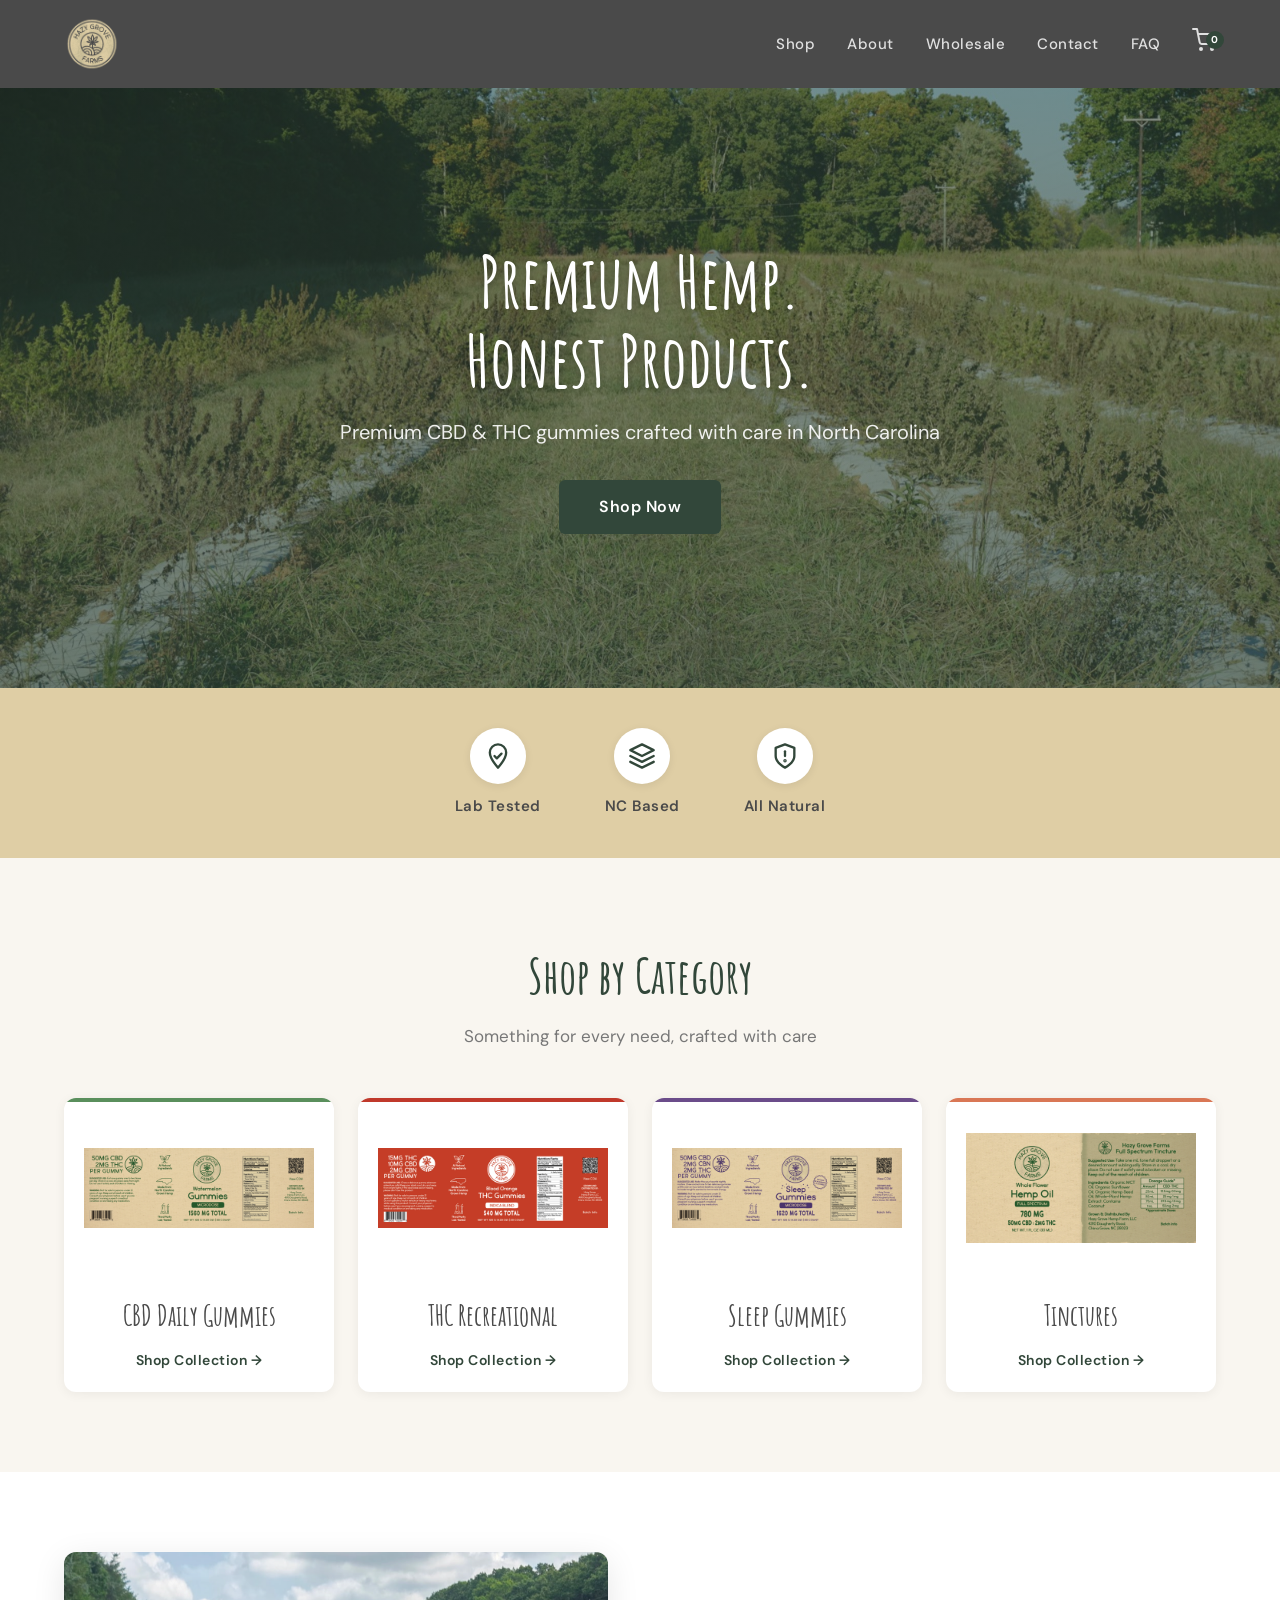
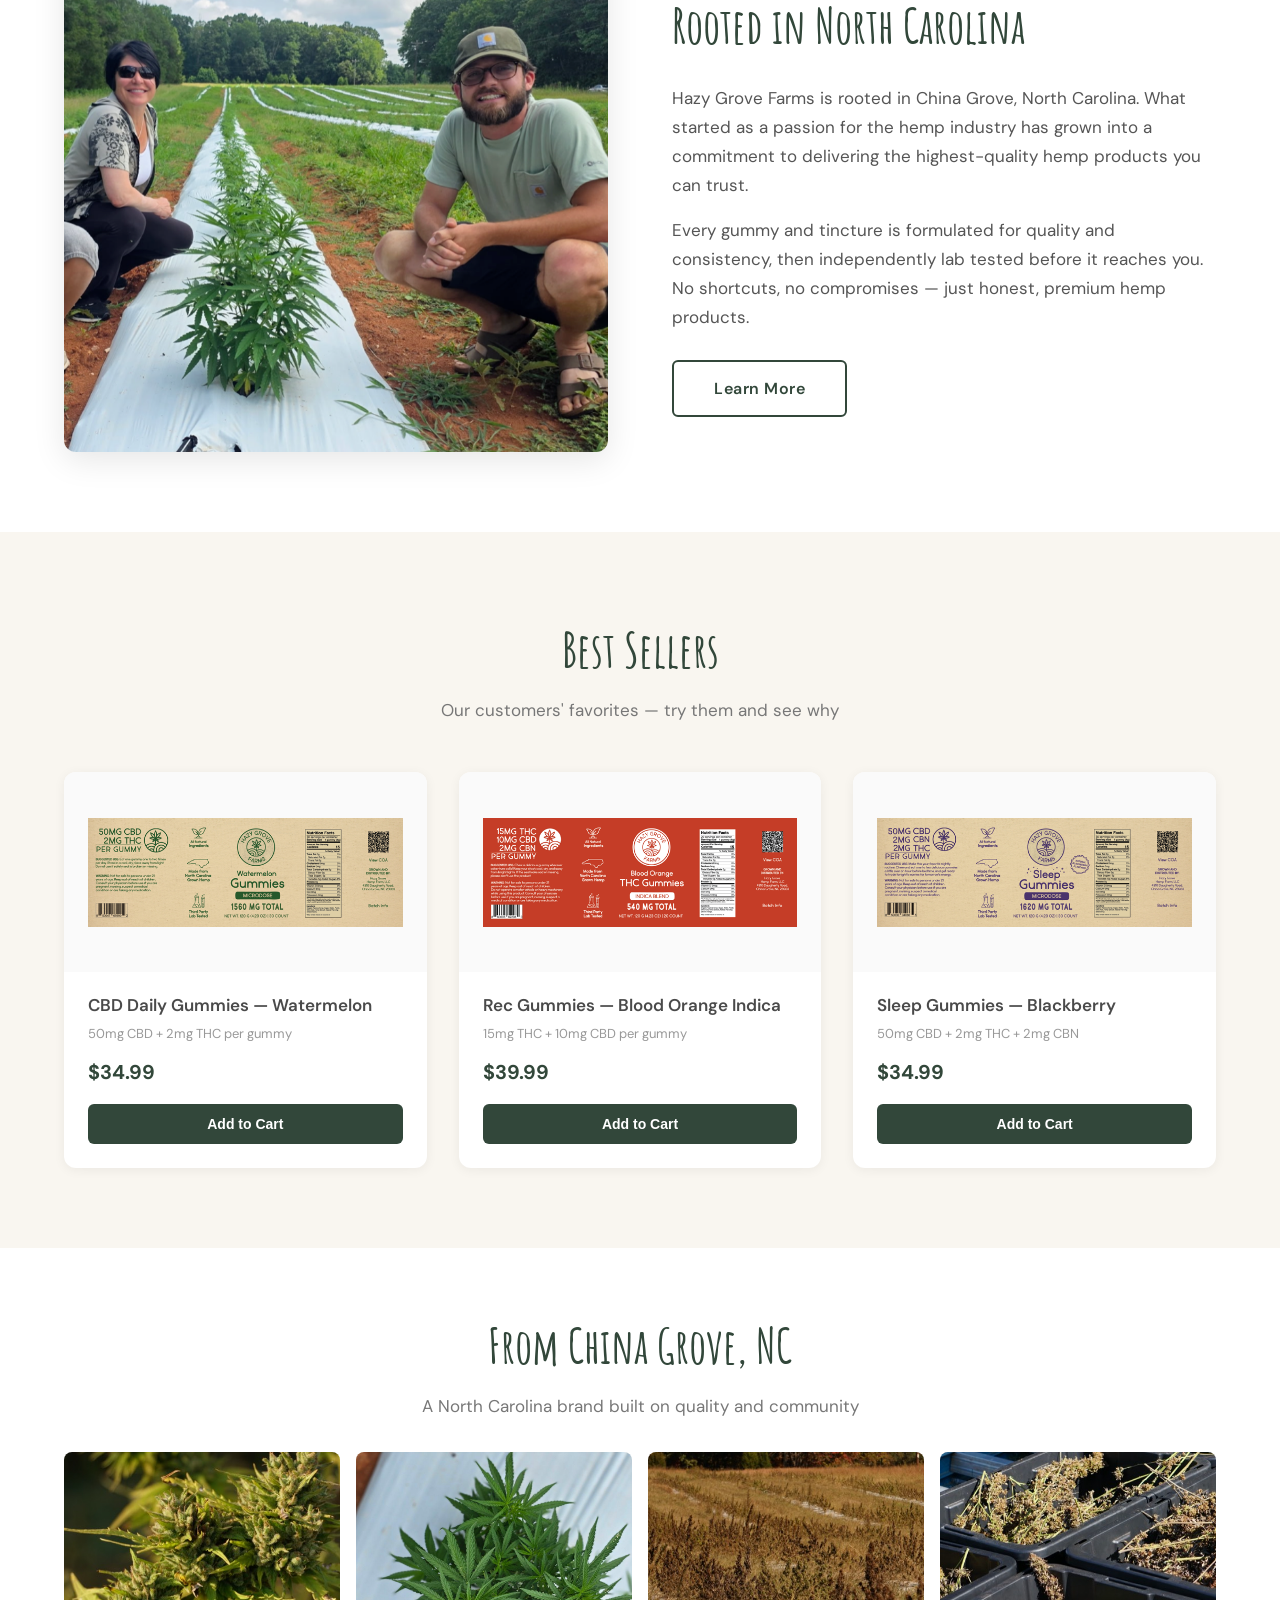
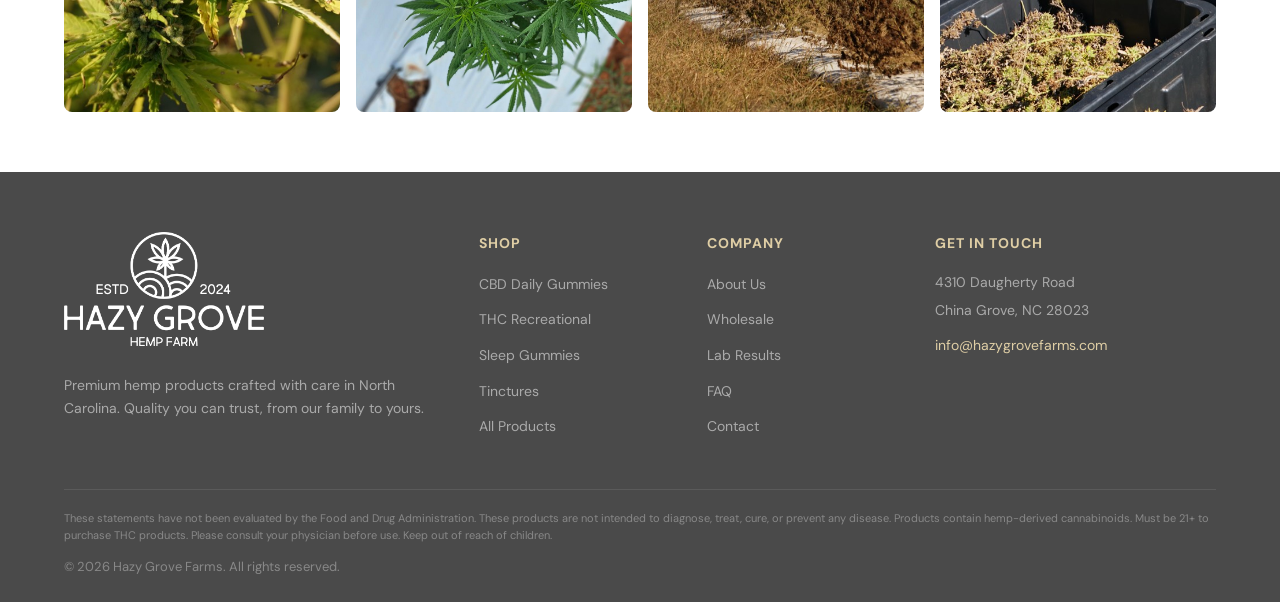
==== mockup/index.html @ 32bb3d73 "Add mockup HTML files and images for client review 7 HTML mockups (home, about, collection, contact," ====
<!DOCTYPE html>
<html lang="en">
<head>
  <meta charset="UTF-8">
  <meta name="viewport" content="width=device-width, initial-scale=1.0">
  <title>Hazy Grove Farms — Premium Hemp. Honest Products.</title>
  <link rel="preconnect" href="https://fonts.googleapis.com">
  <link rel="preconnect" href="https://fonts.gstatic.com" crossorigin>
  <link href="https://fonts.googleapis.com/css2?family=Amatic+SC:wght@400;700&family=DM+Sans:ital,opsz,wght@0,9..40,300;0,9..40,400;0,9..40,500;0,9..40,600;0,9..40,700;1,9..40,400&display=swap" rel="stylesheet">
  <style>
    /* ============ RESET & BASE ============ */
    *, *::before, *::after { margin: 0; padding: 0; box-sizing: border-box; }
    html { scroll-behavior: smooth; }
    body {
      font-family: 'DM Sans', sans-serif;
      color: #4a4a4a;
      background: #fff;
      line-height: 1.6;
      -webkit-font-smoothing: antialiased;
    }
    img { max-width: 100%; height: auto; display: block; }
    a { text-decoration: none; color: inherit; }

    /* ============ DESIGN TOKENS ============ */
    :root {
      --charcoal: #4a4a4a;
      --hunter-green: #32473a;
      --hemp-paper: #dfcea5;
      --white: #ffffff;
      --cbd-green: #5a8f5c;
      --thc-red: #c0392b;
      --sleep-purple: #6b4c8a;
      --tincture-coral: #d97755;
      --light-bg: #f9f6f0;
    }

    .container {
      max-width: 1200px;
      margin: 0 auto;
      padding: 0 24px;
    }

    /* ============ 1. NAVIGATION ============ */
    .nav {
      background: #4a4a4a;
      padding: 16px 0;
      position: relative;
      z-index: 100;
    }
    .nav .container {
      display: flex;
      align-items: center;
      justify-content: space-between;
    }
    .nav-logo {
      display: flex;
      align-items: center;
      gap: 12px;
    }
    .nav-logo img {
      height: 56px;
      width: 56px;
      object-fit: contain;
      flex-shrink: 0;
    }
    .nav-links {
      display: flex;
      align-items: center;
      gap: 32px;
      list-style: none;
    }
    .nav-links a {
      color: #e0e0e0;
      font-size: 15px;
      font-weight: 500;
      letter-spacing: 0.5px;
      transition: color 0.2s;
    }
    .nav-links a:hover { color: var(--hemp-paper); }
    .nav-cart {
      position: relative;
      color: #e0e0e0;
      cursor: pointer;
      transition: color 0.2s;
    }
    .nav-cart:hover { color: var(--hemp-paper); }
    .nav-cart-badge {
      position: absolute;
      top: -6px;
      right: -8px;
      background: var(--hunter-green);
      color: #fff;
      font-size: 10px;
      font-weight: 700;
      width: 18px;
      height: 18px;
      border-radius: 50%;
      display: flex;
      align-items: center;
      justify-content: center;
    }
    .nav-mobile-toggle {
      display: none;
      background: none;
      border: none;
      cursor: pointer;
      color: #e0e0e0;
    }

    /* ============ 2. HERO ============ */
    .hero {
      position: relative;
      min-height: 600px;
      display: flex;
      align-items: center;
      justify-content: center;
      text-align: center;
      background: url('images/farm/hero.jpg') center/cover no-repeat;
    }
    .hero::before {
      content: '';
      position: absolute;
      inset: 0;
      background: linear-gradient(
        to bottom,
        rgba(50, 71, 58, 0.55) 0%,
        rgba(50, 71, 58, 0.7) 100%
      );
    }
    .hero-content {
      position: relative;
      z-index: 1;
      max-width: 720px;
      padding: 80px 24px;
    }
    .hero h1 {
      font-family: 'Amatic SC', cursive;
      font-size: 72px;
      font-weight: 700;
      color: var(--white);
      line-height: 1.1;
      margin-bottom: 16px;
      text-shadow: 0 2px 8px rgba(0,0,0,0.3);
    }
    .hero p {
      font-size: 20px;
      color: rgba(255,255,255,0.9);
      margin-bottom: 32px;
      font-weight: 400;
    }
    .btn {
      display: inline-block;
      padding: 14px 40px;
      border-radius: 6px;
      font-size: 16px;
      font-weight: 600;
      letter-spacing: 0.5px;
      cursor: pointer;
      transition: all 0.25s;
      border: none;
    }
    .btn-primary {
      background: var(--hunter-green);
      color: var(--white);
    }
    .btn-primary:hover {
      background: #3d5a49;
      transform: translateY(-1px);
      box-shadow: 0 4px 16px rgba(50,71,58,0.3);
    }
    .btn-outline {
      background: transparent;
      color: var(--hunter-green);
      border: 2px solid var(--hunter-green);
    }
    .btn-outline:hover {
      background: var(--hunter-green);
      color: var(--white);
    }

    /* ============ 3. TRUST BADGES ============ */
    .trust-badges {
      background: var(--hemp-paper);
      padding: 40px 0;
    }
    .trust-badges .container {
      display: flex;
      justify-content: center;
      gap: 64px;
    }
    .trust-badge {
      display: flex;
      flex-direction: column;
      align-items: center;
      gap: 10px;
      text-align: center;
    }
    .trust-badge-icon {
      width: 56px;
      height: 56px;
      border-radius: 50%;
      background: var(--white);
      display: flex;
      align-items: center;
      justify-content: center;
      box-shadow: 0 2px 8px rgba(0,0,0,0.08);
    }
    .trust-badge-icon svg {
      width: 28px;
      height: 28px;
      color: var(--hunter-green);
    }
    .trust-badge-label {
      font-weight: 600;
      font-size: 15px;
      color: var(--charcoal);
      letter-spacing: 0.5px;
    }

    /* ============ 4. PRODUCT CATEGORIES ============ */
    .categories {
      padding: 80px 0;
      background: var(--light-bg);
    }
    .section-heading {
      text-align: center;
      margin-bottom: 48px;
    }
    .section-heading h2 {
      font-family: 'Amatic SC', cursive;
      font-size: 48px;
      font-weight: 700;
      color: var(--hunter-green);
      margin-bottom: 8px;
    }
    .section-heading p {
      font-size: 17px;
      color: #777;
    }
    .category-grid {
      display: grid;
      grid-template-columns: repeat(4, 1fr);
      gap: 24px;
    }
    .category-card {
      background: var(--white);
      border-radius: 12px;
      overflow: hidden;
      box-shadow: 0 2px 12px rgba(0,0,0,0.06);
      transition: transform 0.25s, box-shadow 0.25s;
    }
    .category-card:hover {
      transform: translateY(-4px);
      box-shadow: 0 8px 24px rgba(0,0,0,0.1);
    }
    .category-card-img {
      height: 180px;
      display: flex;
      align-items: center;
      justify-content: center;
      padding: 20px;
      position: relative;
    }
    .category-card-img img {
      max-height: 140px;
      width: auto;
      object-fit: contain;
    }
    .category-card-accent {
      position: absolute;
      top: 0;
      left: 0;
      right: 0;
      height: 4px;
    }
    .accent-green { background: var(--cbd-green); }
    .accent-red { background: var(--thc-red); }
    .accent-purple { background: var(--sleep-purple); }
    .accent-coral { background: var(--tincture-coral); }
    .category-card-body {
      padding: 16px 20px 20px;
      text-align: center;
    }
    .category-card-body h3 {
      font-family: 'Amatic SC', cursive;
      font-size: 28px;
      font-weight: 700;
      color: var(--charcoal);
      margin-bottom: 8px;
    }
    .category-card-link {
      font-size: 14px;
      font-weight: 600;
      color: var(--hunter-green);
      letter-spacing: 0.5px;
      display: inline-flex;
      align-items: center;
      gap: 4px;
      transition: gap 0.2s;
    }
    .category-card:hover .category-card-link { gap: 8px; }

    /* ============ 5. BRAND STORY ============ */
    .brand-story {
      padding: 80px 0;
      background: var(--white);
    }
    .brand-story .container {
      display: grid;
      grid-template-columns: 1fr 1fr;
      gap: 64px;
      align-items: center;
    }
    .brand-story-img {
      border-radius: 12px;
      overflow: hidden;
      box-shadow: 0 8px 32px rgba(0,0,0,0.1);
    }
    .brand-story-img img {
      width: 100%;
      height: 500px;
      object-fit: cover;
    }
    .brand-story-text h2 {
      font-family: 'Amatic SC', cursive;
      font-size: 48px;
      font-weight: 700;
      color: var(--hunter-green);
      margin-bottom: 20px;
    }
    .brand-story-text p {
      font-size: 17px;
      color: #555;
      margin-bottom: 16px;
      line-height: 1.7;
    }
    .brand-story-text .btn {
      margin-top: 12px;
    }

    /* ============ 6. FEATURED PRODUCTS ============ */
    .featured {
      padding: 80px 0;
      background: var(--light-bg);
    }
    .featured-grid {
      display: grid;
      grid-template-columns: repeat(3, 1fr);
      gap: 32px;
    }
    .product-card {
      background: var(--white);
      border-radius: 12px;
      overflow: hidden;
      box-shadow: 0 2px 12px rgba(0,0,0,0.06);
      transition: transform 0.25s, box-shadow 0.25s;
    }
    .product-card:hover {
      transform: translateY(-4px);
      box-shadow: 0 8px 24px rgba(0,0,0,0.1);
    }
    .product-card-img {
      height: 200px;
      display: flex;
      align-items: center;
      justify-content: center;
      padding: 24px;
      background: #fafafa;
    }
    .product-card-img img {
      max-height: 160px;
      width: auto;
      object-fit: contain;
    }
    .product-card-body {
      padding: 20px 24px 24px;
    }
    .product-card-body h3 {
      font-size: 17px;
      font-weight: 600;
      color: var(--charcoal);
      margin-bottom: 4px;
    }
    .product-card-body .product-subtitle {
      font-size: 13px;
      color: #999;
      margin-bottom: 12px;
    }
    .product-card-body .product-price {
      font-size: 20px;
      font-weight: 700;
      color: var(--hunter-green);
      margin-bottom: 16px;
    }
    .btn-add-cart {
      width: 100%;
      padding: 12px;
      background: var(--hunter-green);
      color: var(--white);
      border: none;
      border-radius: 6px;
      font-size: 14px;
      font-weight: 600;
      cursor: pointer;
      transition: background 0.2s;
    }
    .btn-add-cart:hover {
      background: #3d5a49;
    }

    /* ============ 7. FARM GALLERY ============ */
    .gallery {
      padding: 60px 0;
      background: var(--white);
    }
    .gallery .section-heading {
      margin-bottom: 32px;
    }
    .gallery-strip {
      display: grid;
      grid-template-columns: repeat(4, 1fr);
      gap: 16px;
    }
    .gallery-strip img {
      width: 100%;
      height: 260px;
      object-fit: cover;
      border-radius: 8px;
      transition: transform 0.3s;
    }
    .gallery-strip img:hover {
      transform: scale(1.03);
    }

    /* ============ 8. FOOTER ============ */
    .footer {
      background: var(--charcoal);
      color: #ccc;
      padding: 60px 0 24px;
    }
    .footer-top {
      display: grid;
      grid-template-columns: 2fr 1fr 1fr 1.5fr;
      gap: 40px;
      margin-bottom: 40px;
      align-items: start;
    }
    .footer-brand {
      display: flex;
      flex-direction: column;
      gap: 12px;
      align-self: start;
    }
    .footer-brand-logo {
      display: flex;
      align-items: center;
      gap: 14px;
    }
    .footer-brand-logo img {
      width: 200px;
      height: auto;
      object-fit: contain;
      margin-bottom: 16px;
    }
    .footer-brand p {
      font-size: 14px;
      line-height: 1.6;
      color: #aaa;
    }
    .footer h4 {
      font-size: 14px;
      font-weight: 700;
      text-transform: uppercase;
      letter-spacing: 1px;
      color: var(--hemp-paper);
      margin-bottom: 16px;
    }
    .footer ul {
      list-style: none;
    }
    .footer ul li {
      margin-bottom: 10px;
    }
    .footer ul a {
      color: #aaa;
      font-size: 14px;
      transition: color 0.2s;
    }
    .footer ul a:hover { color: var(--hemp-paper); }
    .footer-contact p {
      font-size: 14px;
      color: #aaa;
      margin-bottom: 6px;
    }
    .footer-bottom {
      border-top: 1px solid #5a5a5a;
      padding-top: 20px;
    }
    .footer-disclaimer {
      font-size: 11px;
      color: #888;
      line-height: 1.6;
      margin-bottom: 12px;
    }
    .footer-copyright {
      font-size: 13px;
      color: #888;
    }

    /* ============ RESPONSIVE ============ */
    @media (max-width: 1024px) {
      .category-grid { grid-template-columns: repeat(2, 1fr); }
      .footer-top { grid-template-columns: 1fr 1fr; }
    }

    @media (max-width: 768px) {
      .nav-links { display: none; }
      .nav-mobile-toggle { display: block; }

      .hero { min-height: 500px; }
      .hero h1 { font-size: 48px; }
      .hero p { font-size: 17px; }

      .trust-badges .container {
        flex-direction: column;
        gap: 24px;
        align-items: center;
      }
      .trust-badge {
        flex-direction: row;
        gap: 16px;
      }

      .category-grid { grid-template-columns: repeat(2, 1fr); gap: 16px; }

      .brand-story .container {
        grid-template-columns: 1fr;
        gap: 32px;
      }
      .brand-story-img img { height: 350px; }

      .featured-grid { grid-template-columns: 1fr; gap: 20px; }

      .gallery-strip {
        grid-template-columns: repeat(2, 1fr);
        gap: 8px;
      }
      .gallery-strip img { height: 180px; }

      .footer-top { grid-template-columns: 1fr; gap: 32px; }
    }

    @media (max-width: 480px) {
      .hero h1 { font-size: 40px; }
      .hero p { font-size: 16px; }
      .section-heading h2 { font-size: 36px; }
      .category-grid { grid-template-columns: 1fr; }
      .brand-story-text h2 { font-size: 36px; }
    }
  </style>
</head>
<body>

  <!-- ==================== 1. NAVIGATION ==================== -->
  <nav class="nav">
    <div class="container">
      <a href="index.html" class="nav-logo">
        <img src="images/logo-nav.png" alt="Hazy Grove Farms">
      </a>

      <ul class="nav-links">
        <li><a href="collection.html">Shop</a></li>
        <li><a href="about.html">About</a></li>
        <li><a href="wholesale.html">Wholesale</a></li>
        <li><a href="contact.html">Contact</a></li>
        <li><a href="faq.html">FAQ</a></li>
        <li>
          <a href="#" class="nav-cart">
            <svg width="24" height="24" viewBox="0 0 24 24" fill="none" stroke="currentColor" stroke-width="2" stroke-linecap="round" stroke-linejoin="round">
              <circle cx="9" cy="21" r="1"/><circle cx="20" cy="21" r="1"/>
              <path d="M1 1h4l2.68 13.39a2 2 0 0 0 2 1.61h9.72a2 2 0 0 0 2-1.61L23 6H6"/>
            </svg>
            <span class="nav-cart-badge">0</span>
          </a>
        </li>
      </ul>

      <button class="nav-mobile-toggle" aria-label="Menu">
        <svg width="28" height="28" viewBox="0 0 24 24" fill="none" stroke="currentColor" stroke-width="2" stroke-linecap="round">
          <line x1="3" y1="6" x2="21" y2="6"/>
          <line x1="3" y1="12" x2="21" y2="12"/>
          <line x1="3" y1="18" x2="21" y2="18"/>
        </svg>
      </button>
    </div>
  </nav>

  <!-- ==================== 2. HERO ==================== -->
  <section class="hero">
    <div class="hero-content">
      <h1>Premium Hemp.<br>Honest Products.</h1>
      <p>Premium CBD &amp; THC gummies crafted with care in North Carolina</p>
      <a href="collection.html" class="btn btn-primary">Shop Now</a>
    </div>
  </section>

  <!-- ==================== 3. TRUST BADGES ==================== -->
  <section class="trust-badges">
    <div class="container">
      <div class="trust-badge">
        <div class="trust-badge-icon">
          <svg viewBox="0 0 24 24" fill="none" stroke="currentColor" stroke-width="2" stroke-linecap="round" stroke-linejoin="round">
            <path d="M9 12l2 2 4-4"/>
            <path d="M12 2a7 7 0 0 0-7 7c0 5 7 13 7 13s7-8 7-13a7 7 0 0 0-7-7z"/>
          </svg>
        </div>
        <span class="trust-badge-label">Lab Tested</span>
      </div>
      <div class="trust-badge">
        <div class="trust-badge-icon">
          <svg viewBox="0 0 24 24" fill="none" stroke="currentColor" stroke-width="2" stroke-linecap="round" stroke-linejoin="round">
            <path d="M12 2L2 7l10 5 10-5-10-5z"/>
            <path d="M2 17l10 5 10-5"/>
            <path d="M2 12l10 5 10-5"/>
          </svg>
        </div>
        <span class="trust-badge-label">NC Based</span>
      </div>
      <div class="trust-badge">
        <div class="trust-badge-icon">
          <svg viewBox="0 0 24 24" fill="none" stroke="currentColor" stroke-width="2" stroke-linecap="round" stroke-linejoin="round">
            <path d="M12 22s8-4 8-10V5l-8-3-8 3v7c0 6 8 10 8 10z"/>
            <path d="M12 8v4"/>
            <circle cx="12" cy="16" r="0.5" fill="currentColor"/>
          </svg>
        </div>
        <span class="trust-badge-label">All Natural</span>
      </div>
    </div>
  </section>

  <!-- ==================== 4. PRODUCT CATEGORIES ==================== -->
  <section class="categories">
    <div class="container">
      <div class="section-heading">
        <h2>Shop by Category</h2>
        <p>Something for every need, crafted with care</p>
      </div>
      <div class="category-grid">
        <!-- CBD Daily -->
        <a href="collection.html" class="category-card">
          <div class="category-card-img">
            <div class="category-card-accent accent-green"></div>
            <img src="images/labels/cbd-daily.png" alt="CBD Daily Gummies">
          </div>
          <div class="category-card-body">
            <h3>CBD Daily Gummies</h3>
            <span class="category-card-link">Shop Collection &rarr;</span>
          </div>
        </a>
        <!-- THC Recreational -->
        <a href="collection.html" class="category-card">
          <div class="category-card-img">
            <div class="category-card-accent accent-red"></div>
            <img src="images/labels/rec-thc.png" alt="THC Recreational Gummies">
          </div>
          <div class="category-card-body">
            <h3>THC Recreational</h3>
            <span class="category-card-link">Shop Collection &rarr;</span>
          </div>
        </a>
        <!-- Sleep -->
        <a href="collection.html" class="category-card">
          <div class="category-card-img">
            <div class="category-card-accent accent-purple"></div>
            <img src="images/labels/sleep.png" alt="Sleep Gummies">
          </div>
          <div class="category-card-body">
            <h3>Sleep Gummies</h3>
            <span class="category-card-link">Shop Collection &rarr;</span>
          </div>
        </a>
        <!-- Tinctures -->
        <a href="collection.html" class="category-card">
          <div class="category-card-img">
            <div class="category-card-accent accent-coral"></div>
            <img src="images/labels/tincture.png" alt="Tinctures">
          </div>
          <div class="category-card-body">
            <h3>Tinctures</h3>
            <span class="category-card-link">Shop Collection &rarr;</span>
          </div>
        </a>
      </div>
    </div>
  </section>

  <!-- ==================== 5. BRAND STORY ==================== -->
  <section class="brand-story">
    <div class="container">
      <div class="brand-story-img">
        <img src="images/farm/about.jpg" alt="Bobby on the Hazy Grove Farm">
      </div>
      <div class="brand-story-text">
        <h2>Rooted in North Carolina</h2>
        <p>Hazy Grove Farms is rooted in China Grove, North Carolina. What started as a passion for the hemp industry has grown into a commitment to delivering the highest-quality hemp products you can trust.</p>
        <p>Every gummy and tincture is formulated for quality and consistency, then independently lab tested before it reaches you. No shortcuts, no compromises — just honest, premium hemp products.</p>
        <a href="#" class="btn btn-outline">Learn More</a>
      </div>
    </div>
  </section>

  <!-- ==================== 6. FEATURED PRODUCTS ==================== -->
  <section class="featured">
    <div class="container">
      <div class="section-heading">
        <h2>Best Sellers</h2>
        <p>Our customers' favorites — try them and see why</p>
      </div>
      <div class="featured-grid">
        <!-- CBD Daily Watermelon 50mg -->
        <a href="product.html" class="product-card" style="display:block;">
          <div class="product-card-img">
            <img src="images/labels/featured-cbd-watermelon.png" alt="CBD Daily Watermelon Gummies">
          </div>
          <div class="product-card-body">
            <h3>CBD Daily Gummies — Watermelon</h3>
            <p class="product-subtitle">50mg CBD + 2mg THC per gummy</p>
            <p class="product-price">$34.99</p>
            <button class="btn-add-cart">Add to Cart</button>
          </div>
        </a>
        <!-- THC Rec Blood Orange Indica -->
        <a href="product.html" class="product-card" style="display:block;">
          <div class="product-card-img">
            <img src="images/labels/featured-rec-bo-indica.png" alt="THC Rec Blood Orange Indica Gummies">
          </div>
          <div class="product-card-body">
            <h3>Rec Gummies — Blood Orange Indica</h3>
            <p class="product-subtitle">15mg THC + 10mg CBD per gummy</p>
            <p class="product-price">$39.99</p>
            <button class="btn-add-cart">Add to Cart</button>
          </div>
        </a>
        <!-- Sleep Blackberry -->
        <a href="product.html" class="product-card" style="display:block;">
          <div class="product-card-img">
            <img src="images/labels/featured-sleep-blackberry.png" alt="Sleep Blackberry Gummies">
          </div>
          <div class="product-card-body">
            <h3>Sleep Gummies — Blackberry</h3>
            <p class="product-subtitle">50mg CBD + 2mg THC + 2mg CBN</p>
            <p class="product-price">$34.99</p>
            <button class="btn-add-cart">Add to Cart</button>
          </div>
        </a>
      </div>
    </div>
  </section>

  <!-- ==================== 7. FARM GALLERY ==================== -->
  <section class="gallery">
    <div class="container">
      <div class="section-heading">
        <h2>From China Grove, NC</h2>
        <p>A North Carolina brand built on quality and community</p>
      </div>
      <div class="gallery-strip">
        <img src="images/farm/gallery1.jpg" alt="Hemp field close-up">
        <img src="images/farm/gallery2.jpg" alt="Farm aerial view">
        <img src="images/farm/gallery3.jpg" alt="Harvest day in the field">
        <img src="images/farm/gallery4.jpg" alt="Harvest bins">
      </div>
    </div>
  </section>

  <!-- ==================== 8. FOOTER ==================== -->
  <footer class="footer">
    <div class="container">
      <div class="footer-top">
        <div class="footer-brand">
          <div class="footer-brand-logo">
            <img src="images/logo-footer-full.png" alt="Hazy Grove Hemp Farm" style="filter: invert(1);">
          </div>
          <p>Premium hemp products crafted with care in North Carolina. Quality you can trust, from our family to yours.</p>
        </div>

        <div>
          <h4>Shop</h4>
          <ul>
            <li><a href="collection.html">CBD Daily Gummies</a></li>
            <li><a href="collection.html">THC Recreational</a></li>
            <li><a href="collection.html">Sleep Gummies</a></li>
            <li><a href="collection.html">Tinctures</a></li>
            <li><a href="collection.html">All Products</a></li>
          </ul>
        </div>

        <div>
          <h4>Company</h4>
          <ul>
            <li><a href="#">About Us</a></li>
            <li><a href="wholesale.html">Wholesale</a></li>
            <li><a href="#">Lab Results</a></li>
            <li><a href="#">FAQ</a></li>
            <li><a href="contact.html">Contact</a></li>
          </ul>
        </div>

        <div class="footer-contact">
          <h4>Get in Touch</h4>
          <p>4310 Daugherty Road</p>
          <p>China Grove, NC 28023</p>
          <p style="margin-top: 12px;"><a href="mailto:info@hazygrovefarms.com" style="color: var(--hemp-paper);">info@hazygrovefarms.com</a></p>
        </div>
      </div>

      <div class="footer-bottom">
        <p class="footer-disclaimer">These statements have not been evaluated by the Food and Drug Administration. These products are not intended to diagnose, treat, cure, or prevent any disease. Products contain hemp-derived cannabinoids. Must be 21+ to purchase THC products. Please consult your physician before use. Keep out of reach of children.</p>
        <p class="footer-copyright">&copy; 2026 Hazy Grove Farms. All rights reserved.</p>
      </div>
    </div>
  </footer>

<script src="https://mcp.figma.com/mcp/html-to-design/capture.js" async></script>
</body>
</html>
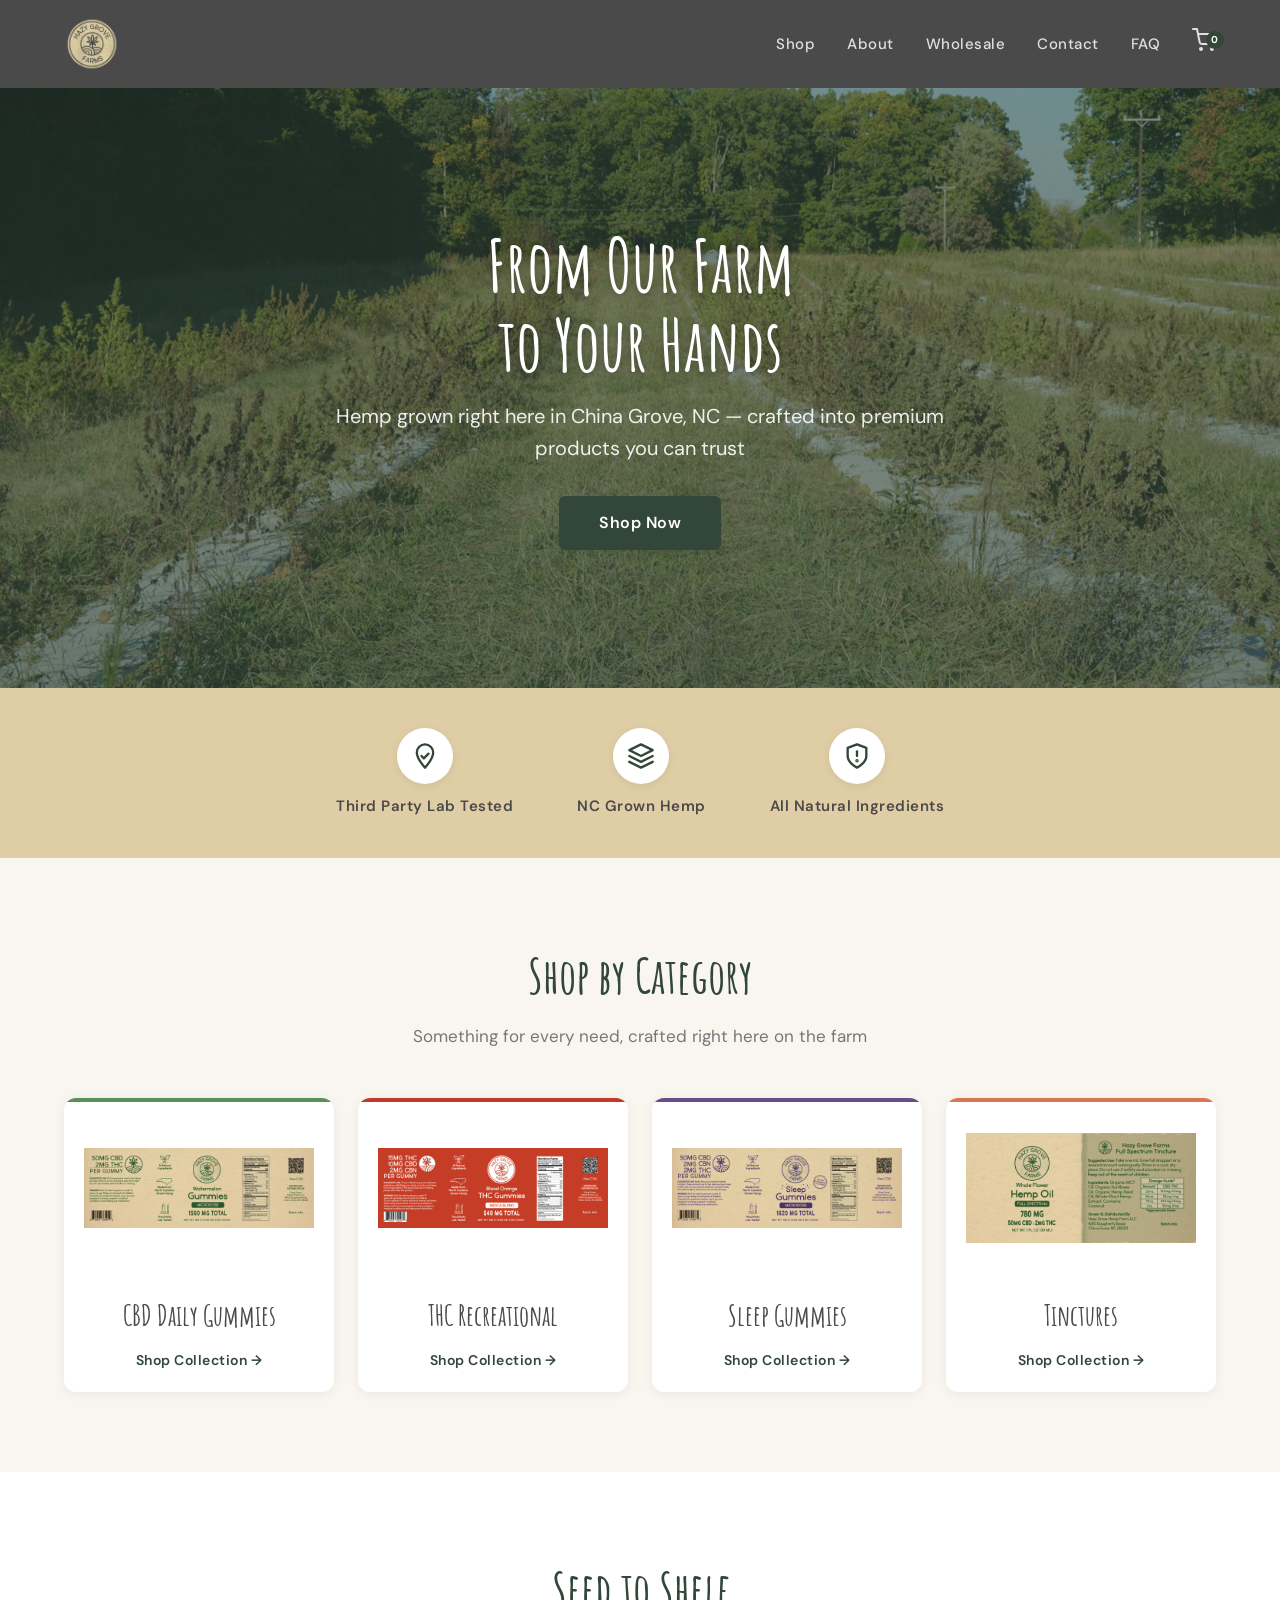
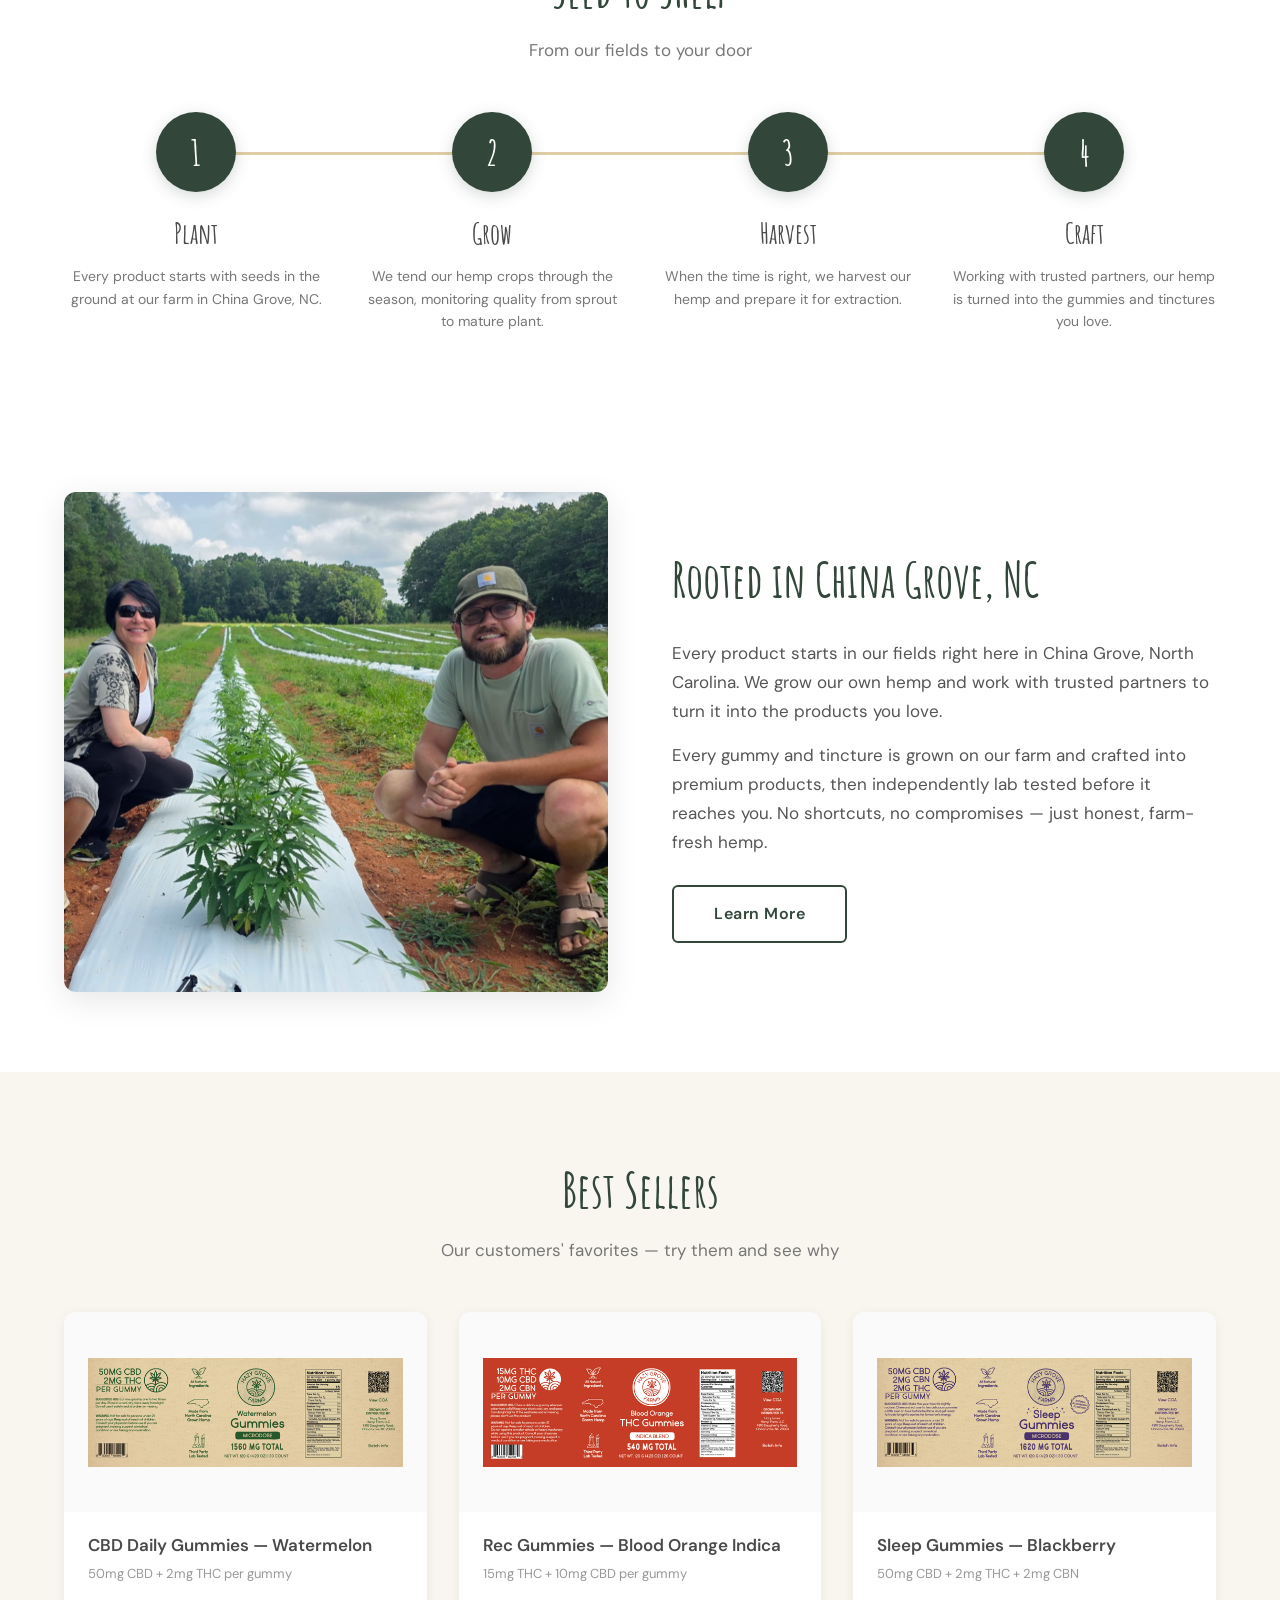
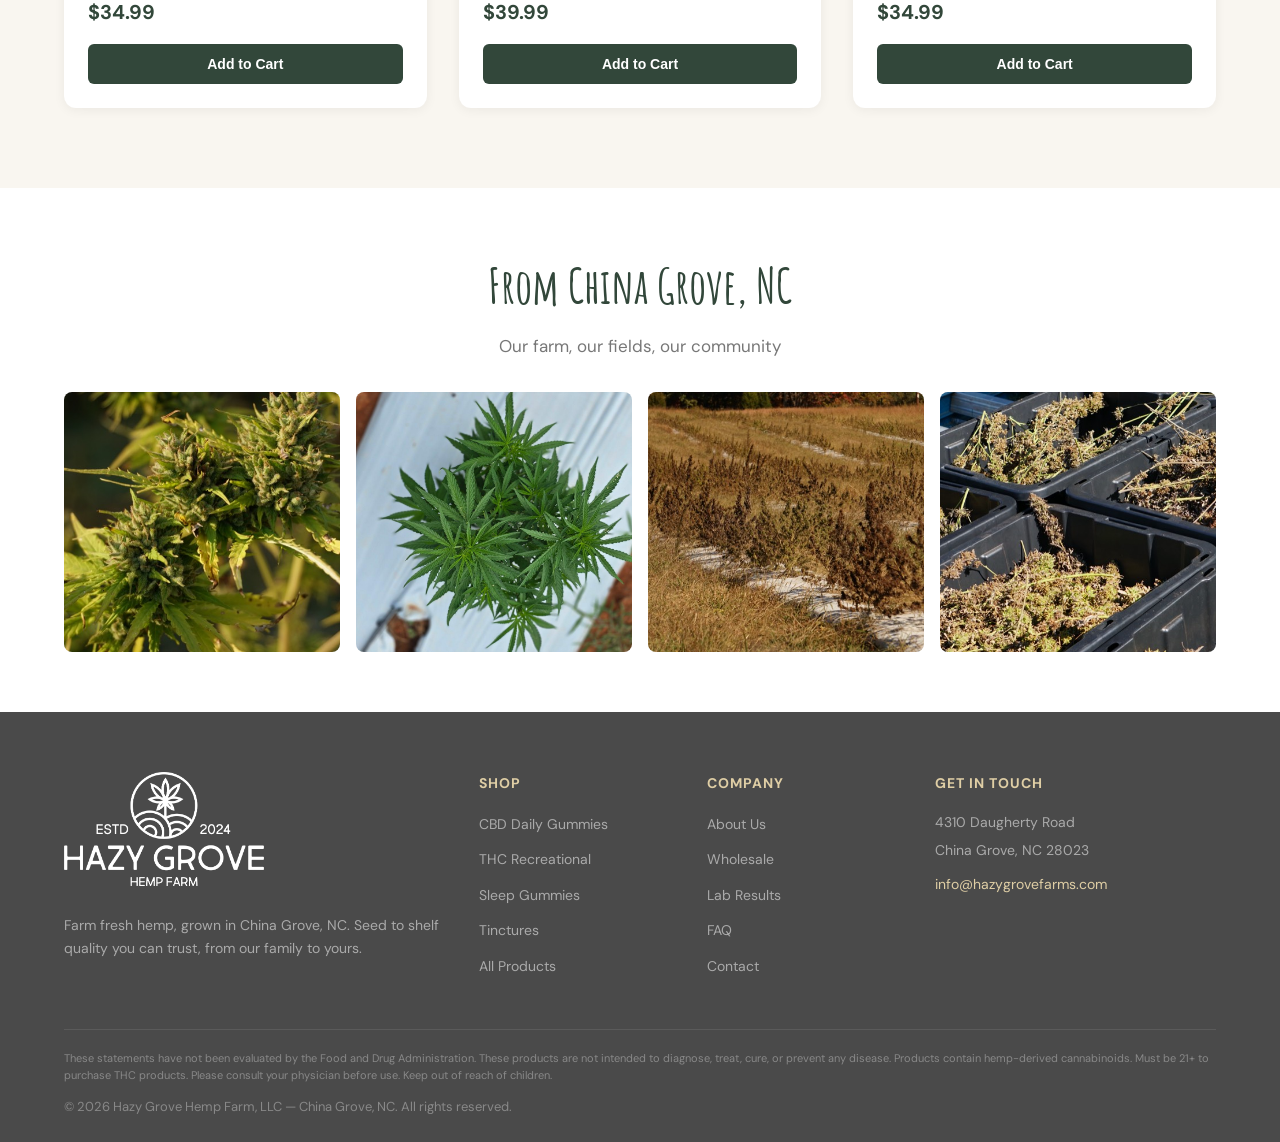
==== commit 484b0c13: "Restore farm-forward sourcing copy across all mockup pages" ====
--- a/mockup/index.html
+++ b/mockup/index.html
@@ -598,8 +598,8 @@
   <!-- ==================== 2. HERO ==================== -->
   <section class="hero">
     <div class="hero-content">
-      <h1>Premium Hemp.<br>Honest Products.</h1>
-      <p>Premium CBD &amp; THC gummies crafted with care in North Carolina</p>
+      <h1>From Our Farm<br>to Your Hands</h1>
+      <p>Hemp grown right here in China Grove, NC — crafted into premium products you can trust</p>
       <a href="collection.html" class="btn btn-primary">Shop Now</a>
     </div>
   </section>
@@ -614,7 +614,7 @@
             <path d="M12 2a7 7 0 0 0-7 7c0 5 7 13 7 13s7-8 7-13a7 7 0 0 0-7-7z"/>
           </svg>
         </div>
-        <span class="trust-badge-label">Lab Tested</span>
+        <span class="trust-badge-label">Third Party Lab Tested</span>
       </div>
       <div class="trust-badge">
         <div class="trust-badge-icon">
@@ -624,7 +624,7 @@
             <path d="M2 12l10 5 10-5"/>
           </svg>
         </div>
-        <span class="trust-badge-label">NC Based</span>
+        <span class="trust-badge-label">NC Grown Hemp</span>
       </div>
       <div class="trust-badge">
         <div class="trust-badge-icon">
@@ -634,7 +634,7 @@
             <circle cx="12" cy="16" r="0.5" fill="currentColor"/>
           </svg>
         </div>
-        <span class="trust-badge-label">All Natural</span>
+        <span class="trust-badge-label">All Natural Ingredients</span>
       </div>
     </div>
   </section>
@@ -644,7 +644,7 @@
     <div class="container">
       <div class="section-heading">
         <h2>Shop by Category</h2>
-        <p>Something for every need, crafted with care</p>
+        <p>Something for every need, crafted right here on the farm</p>
       </div>
       <div class="category-grid">
         <!-- CBD Daily -->
@@ -695,6 +695,39 @@
     </div>
   </section>
 
+  <!-- ==================== SEED TO SHELF ==================== -->
+  <section class="process" style="padding: 80px 0; background: var(--white);">
+    <div class="container">
+      <div class="section-heading">
+        <h2>Seed to Shelf</h2>
+        <p>From our fields to your door</p>
+      </div>
+      <div style="display: grid; grid-template-columns: repeat(4, 1fr); gap: 32px; position: relative;">
+        <div style="position: absolute; top: 40px; left: 12.5%; right: 12.5%; height: 3px; background: var(--hemp-paper); z-index: 0;"></div>
+        <div style="text-align: center; position: relative; z-index: 1;">
+          <div style="width: 80px; height: 80px; border-radius: 50%; background: var(--hunter-green); color: var(--white); font-family: 'Amatic SC', cursive; font-size: 36px; font-weight: 700; display: flex; align-items: center; justify-content: center; margin: 0 auto 20px; box-shadow: 0 4px 16px rgba(50,71,58,0.2);">1</div>
+          <h3 style="font-family: 'Amatic SC', cursive; font-size: 28px; font-weight: 700; color: var(--charcoal); margin-bottom: 8px;">Plant</h3>
+          <p style="font-size: 14px; color: #777; line-height: 1.6;">Every product starts with seeds in the ground at our farm in China Grove, NC.</p>
+        </div>
+        <div style="text-align: center; position: relative; z-index: 1;">
+          <div style="width: 80px; height: 80px; border-radius: 50%; background: var(--hunter-green); color: var(--white); font-family: 'Amatic SC', cursive; font-size: 36px; font-weight: 700; display: flex; align-items: center; justify-content: center; margin: 0 auto 20px; box-shadow: 0 4px 16px rgba(50,71,58,0.2);">2</div>
+          <h3 style="font-family: 'Amatic SC', cursive; font-size: 28px; font-weight: 700; color: var(--charcoal); margin-bottom: 8px;">Grow</h3>
+          <p style="font-size: 14px; color: #777; line-height: 1.6;">We tend our hemp crops through the season, monitoring quality from sprout to mature plant.</p>
+        </div>
+        <div style="text-align: center; position: relative; z-index: 1;">
+          <div style="width: 80px; height: 80px; border-radius: 50%; background: var(--hunter-green); color: var(--white); font-family: 'Amatic SC', cursive; font-size: 36px; font-weight: 700; display: flex; align-items: center; justify-content: center; margin: 0 auto 20px; box-shadow: 0 4px 16px rgba(50,71,58,0.2);">3</div>
+          <h3 style="font-family: 'Amatic SC', cursive; font-size: 28px; font-weight: 700; color: var(--charcoal); margin-bottom: 8px;">Harvest</h3>
+          <p style="font-size: 14px; color: #777; line-height: 1.6;">When the time is right, we harvest our hemp and prepare it for extraction.</p>
+        </div>
+        <div style="text-align: center; position: relative; z-index: 1;">
+          <div style="width: 80px; height: 80px; border-radius: 50%; background: var(--hunter-green); color: var(--white); font-family: 'Amatic SC', cursive; font-size: 36px; font-weight: 700; display: flex; align-items: center; justify-content: center; margin: 0 auto 20px; box-shadow: 0 4px 16px rgba(50,71,58,0.2);">4</div>
+          <h3 style="font-family: 'Amatic SC', cursive; font-size: 28px; font-weight: 700; color: var(--charcoal); margin-bottom: 8px;">Craft</h3>
+          <p style="font-size: 14px; color: #777; line-height: 1.6;">Working with trusted partners, our hemp is turned into the gummies and tinctures you love.</p>
+        </div>
+      </div>
+    </div>
+  </section>
+
   <!-- ==================== 5. BRAND STORY ==================== -->
   <section class="brand-story">
     <div class="container">
@@ -702,9 +735,9 @@
         <img src="images/farm/about.jpg" alt="Bobby on the Hazy Grove Farm">
       </div>
       <div class="brand-story-text">
-        <h2>Rooted in North Carolina</h2>
-        <p>Hazy Grove Farms is rooted in China Grove, North Carolina. What started as a passion for the hemp industry has grown into a commitment to delivering the highest-quality hemp products you can trust.</p>
-        <p>Every gummy and tincture is formulated for quality and consistency, then independently lab tested before it reaches you. No shortcuts, no compromises — just honest, premium hemp products.</p>
+        <h2>Rooted in China Grove, NC</h2>
+        <p>Every product starts in our fields right here in China Grove, North Carolina. We grow our own hemp and work with trusted partners to turn it into the products you love.</p>
+        <p>Every gummy and tincture is grown on our farm and crafted into premium products, then independently lab tested before it reaches you. No shortcuts, no compromises — just honest, farm-fresh hemp.</p>
         <a href="#" class="btn btn-outline">Learn More</a>
       </div>
     </div>
@@ -763,7 +796,7 @@
     <div class="container">
       <div class="section-heading">
         <h2>From China Grove, NC</h2>
-        <p>A North Carolina brand built on quality and community</p>
+        <p>Our farm, our fields, our community</p>
       </div>
       <div class="gallery-strip">
         <img src="images/farm/gallery1.jpg" alt="Hemp field close-up">
@@ -782,7 +815,7 @@
           <div class="footer-brand-logo">
             <img src="images/logo-footer-full.png" alt="Hazy Grove Hemp Farm" style="filter: invert(1);">
           </div>
-          <p>Premium hemp products crafted with care in North Carolina. Quality you can trust, from our family to yours.</p>
+          <p>Farm fresh hemp, grown in China Grove, NC. Seed to shelf quality you can trust, from our family to yours.</p>
         </div>
 
         <div>
@@ -817,7 +850,7 @@
 
       <div class="footer-bottom">
         <p class="footer-disclaimer">These statements have not been evaluated by the Food and Drug Administration. These products are not intended to diagnose, treat, cure, or prevent any disease. Products contain hemp-derived cannabinoids. Must be 21+ to purchase THC products. Please consult your physician before use. Keep out of reach of children.</p>
-        <p class="footer-copyright">&copy; 2026 Hazy Grove Farms. All rights reserved.</p>
+        <p class="footer-copyright">&copy; 2026 Hazy Grove Hemp Farm, LLC &mdash; China Grove, NC. All rights reserved.</p>
       </div>
     </div>
   </footer>
